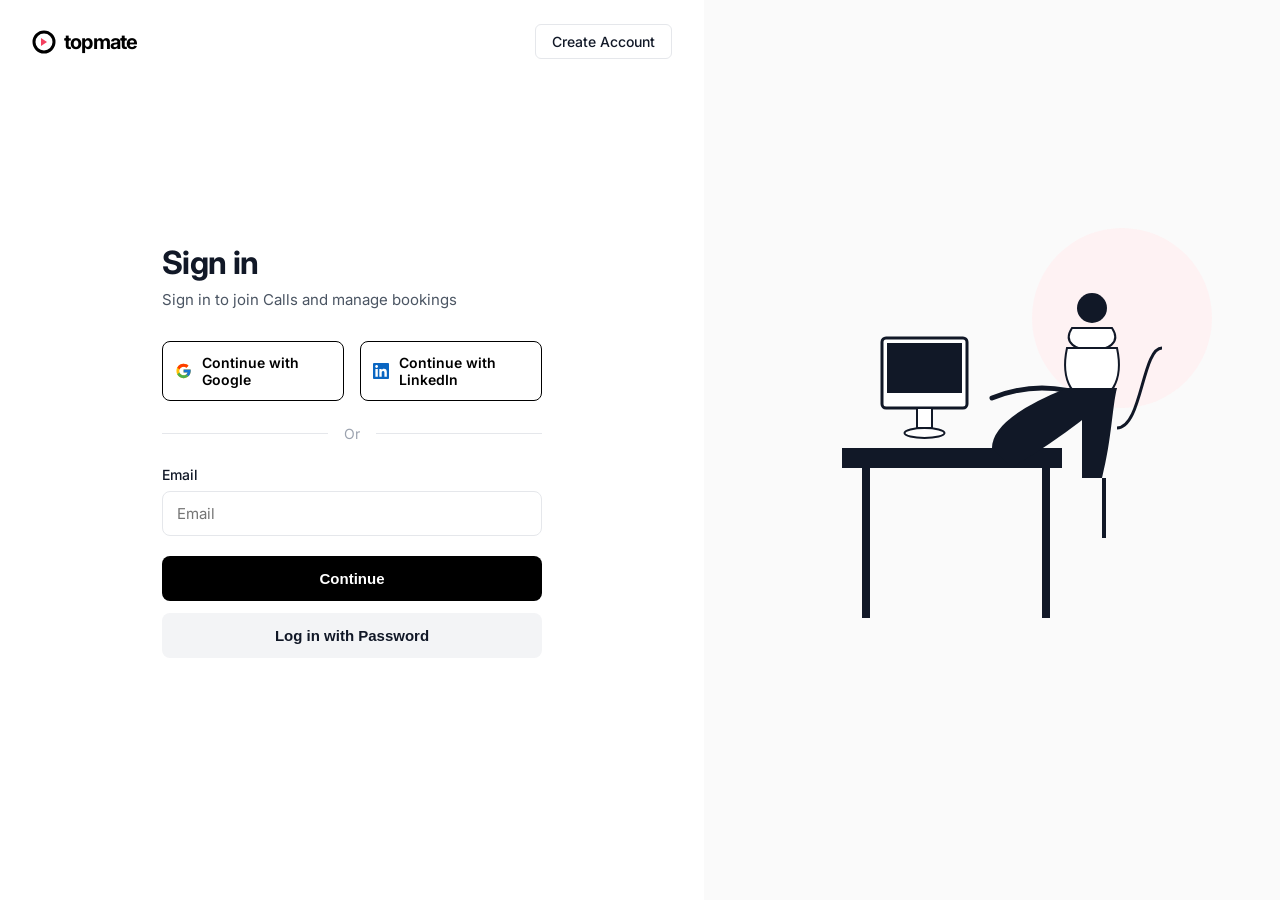
==== index.html @ 4264e532 "Initialize Wisdom Circle Sign-in Replica feat. Github Actions" ====
<!DOCTYPE html>
<html lang="en">
<head>
  <meta charset="UTF-8">
  <meta name="viewport" content="width=device-width, initial-scale=1.0">
  <title>Sign in | Topmate Replica</title>
  <link rel="preconnect" href="https://fonts.googleapis.com">
  <link rel="preconnect" href="https://fonts.gstatic.com" crossorigin>
  <link href="https://fonts.googleapis.com/css2?family=Inter:wght@400;500;600;700&display=swap" rel="stylesheet">
  <link rel="stylesheet" href="style.css">
  <script src="script.js" defer></script>
</head>
<body>

  <div class="split-layout">
    <!-- Left Column (Form) -->
    <div class="left-pane">
      
      <!-- Header -->
      <header class="top-header">
        <div class="logo">
          <svg width="24" height="24" viewBox="0 0 24 24" fill="none" xmlns="http://www.w3.org/2000/svg">
            <path d="M12 22C17.5228 22 22 17.5228 22 12C22 6.47715 17.5228 2 12 2C6.47715 2 2 6.47715 2 12C2 17.5228 6.47715 22 12 22Z" stroke="#000000" stroke-width="3"/>
            <path d="M15 12L9 8V16L15 12Z" fill="#F43F5E"/>
          </svg>
          <span class="logo-text">topmate</span>
        </div>
        <button class="btn-outline">Create Account</button>
      </header>

      <!-- Center Container for Form -->
      <main class="form-container">
        
        <div class="form-heading">
          <h1>Sign in</h1>
          <p>Sign in to join Calls and manage bookings</p>
        </div>

        <div class="social-login">
          <a class="btn-social" href="https://accounts.google.com/o/oauth2/v2/auth?client_id=225410318061-bqpcs5mfud453nb16ib992tiea9d8alb.apps.googleusercontent.com&redirect_uri=https%3A%2F%2Ftopmate.io%2Fauth%2Fgoogle&state=&scope=profile%20email&response_type=code&access_type=offline&include_granted_scopes=true">
            <svg width="20" height="20" viewBox="0 0 48 48" xmlns="http://www.w3.org/2000/svg">
              <path fill="#FFC107" d="M43.611,20.083H42V20H24v8h11.303c-1.649,4.657-6.08,8-11.303,8c-6.627,0-12-5.373-12-12c0-6.627,5.373-12,12-12c3.059,0,5.842,1.154,7.961,3.039l5.657-5.657C34.046,6.053,29.268,4,24,4C12.955,4,4,12.955,4,24c0,11.045,8.955,20,20,20c11.045,0,20-8.955,20-20C44,22.659,43.862,21.35,43.611,20.083z"/>
              <path fill="#FF3D00" d="M6.306,14.691l6.571,4.819C14.655,15.108,18.961,12,24,12c3.059,0,5.842,1.154,7.961,3.039l5.657-5.657C34.046,6.053,29.268,4,24,4C16.318,4,9.656,8.337,6.306,14.691z"/>
              <path fill="#4CAF50" d="M24,44c5.166,0,9.86-1.977,13.409-5.192l-6.19-5.238C29.211,35.091,26.715,36,24,36c-5.202,0-9.619-3.317-11.283-7.946l-6.522,5.025C9.505,39.556,16.227,44,24,44z"/>
              <path fill="#1976D2" d="M43.611,20.083H42V20H24v8h11.303c-0.792,2.237-2.231,4.166-4.087,5.571c0.001-0.001,0.002-0.001,0.003-0.002l6.19,5.238C36.971,39.205,44,34,44,24C44,22.659,43.862,21.35,43.611,20.083z"/>
            </svg>
            Continue with Google
          </a>
          
          <a class="btn-social" href="https://www.linkedin.com/oauth/v2/authorization?response_type=code&client_id=785fgiv7tk10dl&redirect_uri=https%3A%2F%2Ftopmate.io%2Fauth%2Flinkedin%3Fsource%3Dexpert_login&state=&scope=r_liteprofile%20r_emailaddress">
            <svg width="20" height="20" viewBox="0 0 24 24" fill="#0A66C2" xmlns="http://www.w3.org/2000/svg">
              <path d="M20.447 20.452H16.891V14.881C16.891 13.553 16.866 11.843 15.044 11.843C13.197 11.843 12.913 13.284 12.913 14.786V20.452H9.356V9.006H12.775V10.573H12.822C13.298 9.67 14.464 8.72 16.185 8.72C19.784 8.72 20.447 11.088 20.447 14.168V20.452ZM5.337 7.433C4.195 7.433 3.273 6.51 3.273 5.367C3.273 4.223 4.195 3.3 5.337 3.3C6.478 3.3 7.404 4.223 7.404 5.367C7.404 6.51 6.478 7.433 5.337 7.433ZM7.119 20.452H3.555V9.006H7.119V20.452ZM22.225 0H1.771C0.792 0 0 0.774 0 1.729V22.271C0 23.226 0.792 24 1.771 24H22.222C23.2 24 24 23.226 24 22.271V1.729C24 0.774 23.2 0 22.225 0Z"/>
            </svg>
            Continue with LinkedIn
          </a>
        </div>

        <div class="separator">
          <span>Or</span>
        </div>

        <form class="email-form">
          <div class="form-group">
            <label for="email">Email</label>
            <input type="email" id="email" placeholder="Email" required>
          </div>
          
          <button type="submit" class="btn-primary">Continue</button>
          <button type="button" class="btn-secondary">Log in with Password</button>
        </form>

      </main>
      
    </div>

    <!-- Right Column (Vector Art) -->
    <div class="right-pane">
      <div class="illustration-container">
        
        <!-- Abstract CSS/SVG Illustration resembling the original design -->
        <svg viewBox="0 0 500 500" class="vector-art" xmlns="http://www.w3.org/2000/svg">
          <!-- Background pink subtle circle -->
          <circle cx="380" cy="120" r="90" fill="#FFF1F2" opacity="0.8"/>
          <!-- Desk -->
          <rect x="100" y="250" width="220" height="20" fill="#111827" />
          <rect x="120" y="270" width="8" height="150" fill="#111827" />
          <rect x="300" y="270" width="8" height="150" fill="#111827" />
          
          <!-- Computer -->
          <rect x="140" y="140" width="85" height="70" rx="4" fill="white" stroke="#111827" stroke-width="3" />
          <rect x="145" y="145" width="75" height="50" fill="#111827" />
          <rect x="175" y="210" width="15" height="20" fill="white" stroke="#111827" stroke-width="2"/>
          <ellipse cx="182.5" cy="235" rx="20" ry="5" fill="white" stroke="#111827" stroke-width="2"/>

          <!-- Person Abstract -->
          <path d="M350 200 Q 300 180 250 200" fill="none" stroke="#111827" stroke-width="5" stroke-linecap="round"/>
          <circle cx="350" cy="110" r="15" fill="#111827" />
          <!-- Body/Shirt -->
          <path d="M330 130 C 310 160, 390 160, 370 130 Z" fill="white" stroke="#111827" stroke-width="2"/>
          <path d="M325 150 C 310 220, 390 220, 375 150 Z" fill="white" stroke="#111827" stroke-width="2"/>
          <!-- Legs (Black pants) -->
          <path d="M325 190 Q 250 220 250 250 L 270 270 Q 350 220 375 190 Z" fill="#111827" />
          <path d="M340 190 L 340 280 L 360 280 C 370 240, 370 210, 375 190 Z" fill="#111827" />
          
          <!-- Chair -->
          <path d="M375 230 C 400 230, 400 150, 420 150" fill="none" stroke="#111827" stroke-width="3"/>
          <rect x="360" y="280" width="4" height="60" fill="#111827" />
        </svg>

      </div>
    </div>
  </div>

</body>
</html>
---- style.css ----
:root {
  --bg-color: #FAFAFA;
  --text-dark: #111827;
  --text-gray: #4B5563;
  --text-light: #9CA3AF;
  --border-light: #E5E7EB;
  --black: #000000;
  --gray-button: #F3F4F6;
  --gray-button-hover: #E5E7EB;
  --radius-sm: 6px;
  --radius-md: 8px;
}

* {
  box-sizing: border-box;
  margin: 0;
  padding: 0;
}

body {
  font-family: 'Inter', -apple-system, BlinkMacSystemFont, "Segoe UI", Roboto, sans-serif;
  color: var(--text-dark);
  background-color: var(--bg-color);
  -webkit-font-smoothing: antialiased;
  -moz-osx-font-smoothing: grayscale;
}

.split-layout {
  display: flex;
  height: 100vh;
  width: 100%;
}

/* LEFT PANE */
.left-pane {
  flex: 0 0 55%;
  position: relative;
  display: flex;
  flex-direction: column;
  background-color: #FFFFFF;
}

.top-header {
  position: absolute;
  top: 0; left: 0;
  width: 100%;
  display: flex;
  justify-content: space-between;
  align-items: center;
  padding: 24px 32px;
}

.logo {
  display: flex;
  align-items: center;
  gap: 8px;
}
.logo-text {
  font-size: 20px;
  font-weight: 700;
  letter-spacing: -0.04em;
  color: #000;
}

.btn-outline {
  background: white;
  color: var(--text-dark);
  border: 1px solid var(--border-light);
  padding: 8px 16px;
  border-radius: var(--radius-sm);
  font-family: "Inter", sans-serif;
  font-size: 14px;
  font-weight: 500;
  cursor: pointer;
  transition: background 0.2s;
}
.btn-outline:hover {
  background: var(--bg-color);
}

.form-container {
  margin: auto;
  width: 100%;
  max-width: 380px;
  display: flex;
  flex-direction: column;
  justify-content: center;
}

.form-heading {
  margin-bottom: 32px;
}
.form-heading h1 {
  font-size: 32px;
  font-weight: 700;
  margin-bottom: 8px;
  letter-spacing: -0.02em;
}
.form-heading p {
  color: var(--text-gray);
  font-size: 15px;
}

.social-login {
  display: flex;
  gap: 16px;
  margin-bottom: 24px;
}
.btn-social {
  flex: 1;
  display: flex;
  align-items: center;
  justify-content: center;
  gap: 10px;
  background: #FFFFFF;
  border: 1px solid var(--black);
  color: var(--black);
  border-radius: var(--radius-md);
  padding: 12px;
  text-decoration: none;
  font-size: 14px;
  font-weight: 600;
  cursor: pointer;
  transition: all 0.2s ease;
}
.btn-social:hover {
  background: var(--bg-color);
  box-shadow: 0 2px 4px rgba(0,0,0,0.05);
}

.separator {
  display: flex;
  align-items: center;
  margin-bottom: 24px;
  color: var(--text-light);
  font-size: 14px;
}
.separator::before, .separator::after {
  content: "";
  flex: 1;
  height: 1px;
  background: var(--border-light);
}
.separator span {
  padding: 0 16px;
}

.email-form {
  display: flex;
  flex-direction: column;
}
.form-group {
  display: flex;
  flex-direction: column;
  margin-bottom: 20px;
}
.form-group label {
  font-size: 14px;
  font-weight: 500;
  margin-bottom: 8px;
}
.form-group input {
  padding: 12px 14px;
  border: 1px solid var(--border-light);
  border-radius: var(--radius-md);
  font-size: 15px;
  font-family: inherit;
  outline: none;
  transition: border-color 0.2s;
}
.form-group input:focus {
  border-color: var(--black);
}

.btn-primary {
  background: var(--black);
  color: white;
  border: none;
  border-radius: var(--radius-md);
  padding: 14px;
  font-size: 15px;
  font-weight: 600;
  cursor: pointer;
  margin-bottom: 12px;
  transition: opacity 0.2s;
}
.btn-primary:hover {
  opacity: 0.9;
}

.btn-secondary {
  background: var(--gray-button);
  color: var(--text-dark);
  border: none;
  border-radius: var(--radius-md);
  padding: 14px;
  font-size: 15px;
  font-weight: 600;
  cursor: pointer;
  transition: background 0.2s;
}
.btn-secondary:hover {
  background: var(--gray-button-hover);
}

/* RIGHT PANE */
.right-pane {
  flex: 0 0 45%;
  background-color: var(--bg-color);
  display: flex;
  align-items: center;
  justify-content: center;
}

.illustration-container {
  width: 100%;
  max-width: 500px;
}
.vector-art {
  width: 100%;
  height: auto;
}

/* Responsive constraints */
@media (max-width: 900px) {
  .right-pane { display: none; }
  .left-pane { flex: 1; }
  .social-login { flex-direction: column; }
}
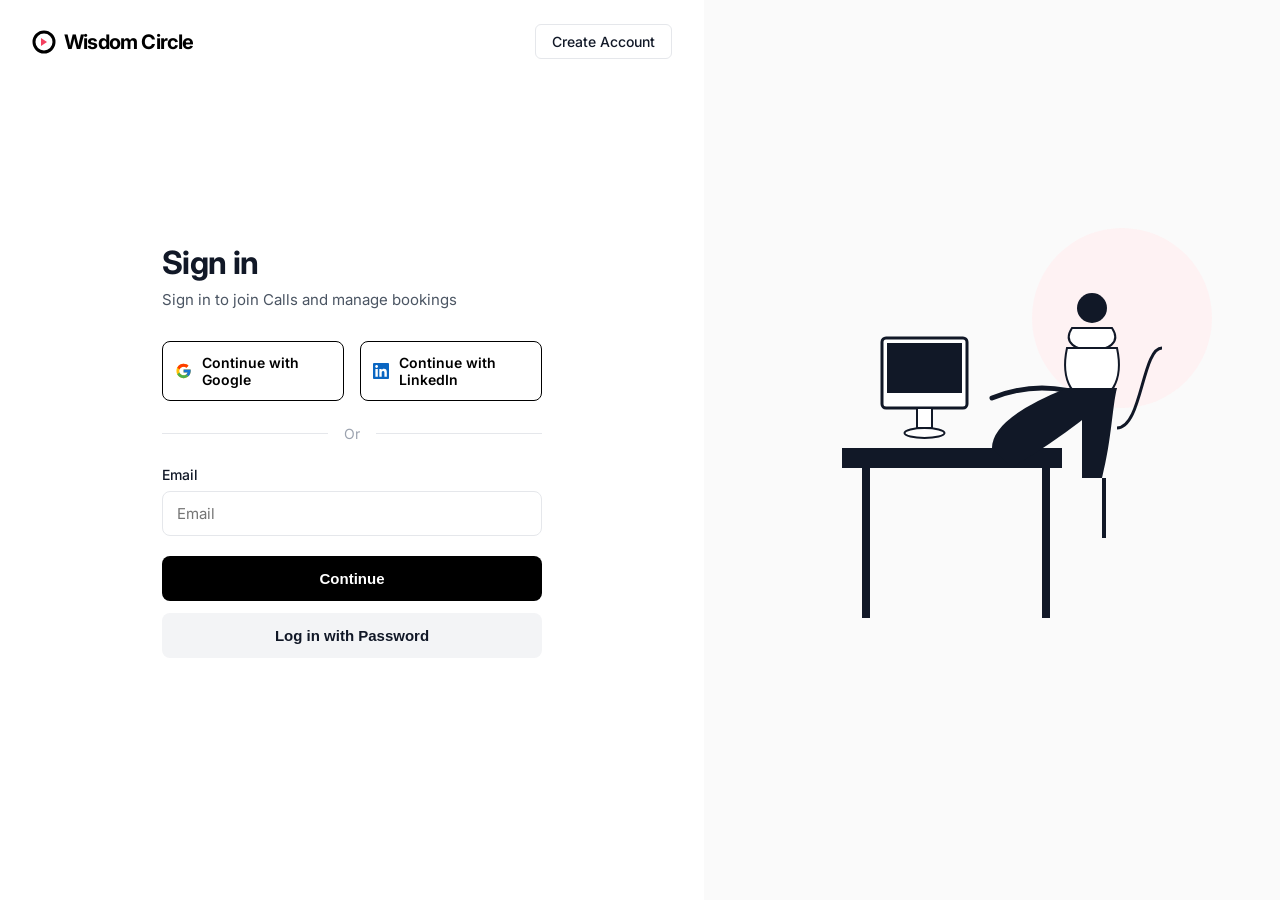
==== commit 2954b62a: "feat: implement phase 2 Educational Consultancy landing page" ====
--- a/index.html
+++ b/index.html
@@ -23,7 +23,7 @@
             <path d="M12 22C17.5228 22 22 17.5228 22 12C22 6.47715 17.5228 2 12 2C6.47715 2 2 6.47715 2 12C2 17.5228 6.47715 22 12 22Z" stroke="#000000" stroke-width="3"/>
             <path d="M15 12L9 8V16L15 12Z" fill="#F43F5E"/>
           </svg>
-          <span class="logo-text">topmate</span>
+          <span class="logo-text">Wisdom Circle</span>
         </div>
         <button class="btn-outline">Create Account</button>
       </header>
@@ -37,7 +37,7 @@
         </div>
 
         <div class="social-login">
-          <a class="btn-social" href="https://accounts.google.com/o/oauth2/v2/auth?client_id=225410318061-bqpcs5mfud453nb16ib992tiea9d8alb.apps.googleusercontent.com&redirect_uri=https%3A%2F%2Ftopmate.io%2Fauth%2Fgoogle&state=&scope=profile%20email&response_type=code&access_type=offline&include_granted_scopes=true">
+          <a class="btn-social" href="dashboard.html">
             <svg width="20" height="20" viewBox="0 0 48 48" xmlns="http://www.w3.org/2000/svg">
               <path fill="#FFC107" d="M43.611,20.083H42V20H24v8h11.303c-1.649,4.657-6.08,8-11.303,8c-6.627,0-12-5.373-12-12c0-6.627,5.373-12,12-12c3.059,0,5.842,1.154,7.961,3.039l5.657-5.657C34.046,6.053,29.268,4,24,4C12.955,4,4,12.955,4,24c0,11.045,8.955,20,20,20c11.045,0,20-8.955,20-20C44,22.659,43.862,21.35,43.611,20.083z"/>
               <path fill="#FF3D00" d="M6.306,14.691l6.571,4.819C14.655,15.108,18.961,12,24,12c3.059,0,5.842,1.154,7.961,3.039l5.657-5.657C34.046,6.053,29.268,4,24,4C16.318,4,9.656,8.337,6.306,14.691z"/>
